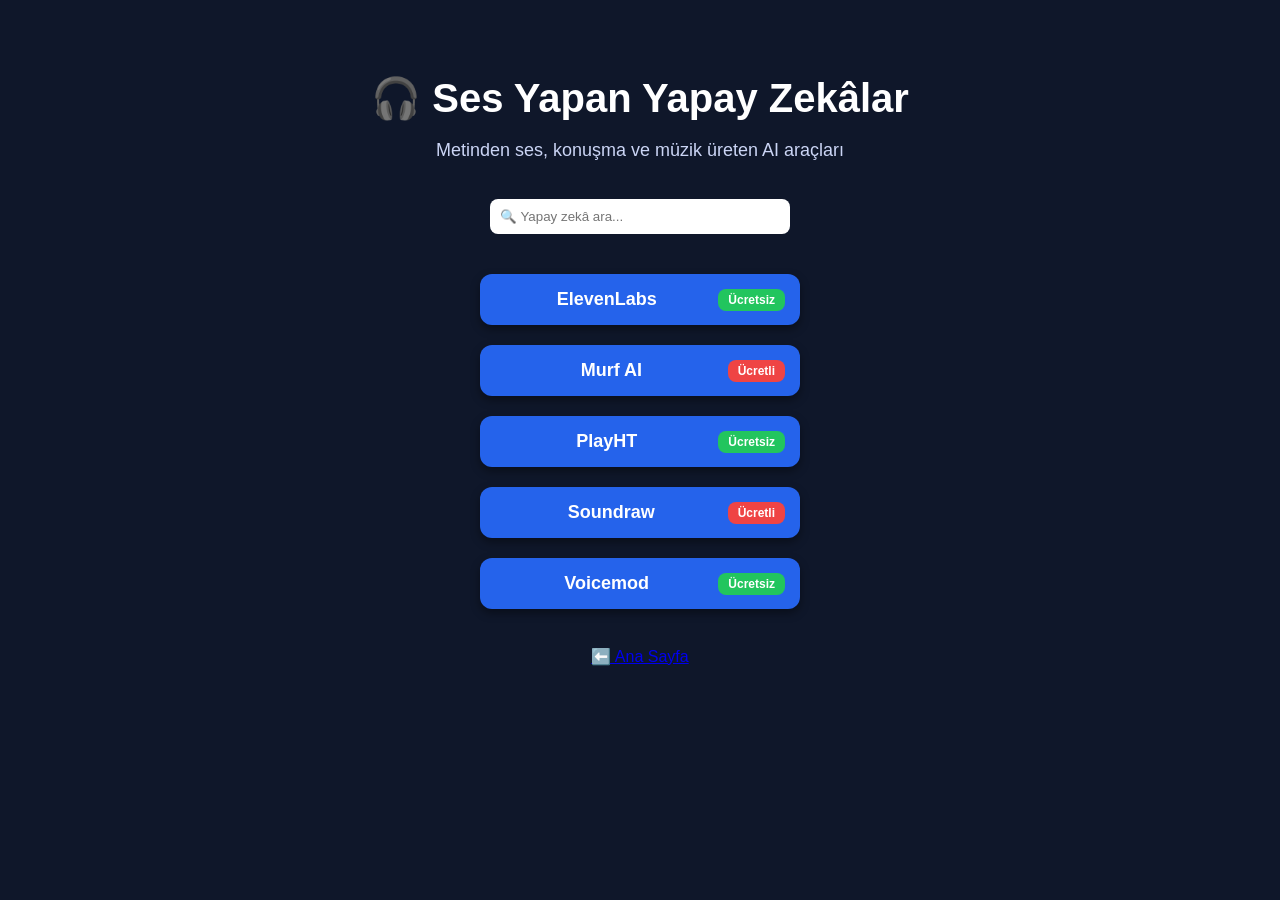
==== audio.html @ 3112cf47 "Add files via upload" ====
<!DOCTYPE html>
<html lang="tr">
<head>
    <meta charset="UTF-8">
    <title>Ses Yapan AI'lar</title>
    <link rel="stylesheet" href="style.css">
</head>

<body>

    <h1>🎧 Ses Yapan Yapay Zekâlar</h1>
    <p>Metinden ses, konuşma ve müzik üreten AI araçları</p>

    <input 
        type="text" 
        id="searchInput" 
        placeholder="🔍 Yapay zekâ ara..." 
        onkeyup="searchAI()"
        style="padding:10px; width:300px; border-radius:8px; border:none; margin:20px;"
    >

    <div class="menu" id="aiContainer"></div>

    <br>
    <a href="index.html">⬅️ Ana Sayfa</a>

    <script src="script.js"></script>
    <script>
        loadAI("audio");
    </script>

</body>
</html>
---- style.css ----
* {
    box-sizing: border-box;
}

html, body {
    max-width: 100%;
    overflow-x: hidden;
}

body {
    font-family: Arial, sans-serif;
    background-color: #0f172a;
    color: white;
    text-align: center;
    padding: 40px;
}

h1 {
    font-size: 40px;
    margin-bottom: 10px;
}

p {
    font-size: 18px;
    color: #cbd5f5;
}

.menu a {
    display: block;
    margin: 20px auto;
    padding: 15px;
    width: 320px;
    background-color: #2563eb;
    color: white;
    text-decoration: none;
    border-radius: 12px;
    font-size: 18px;
    transition: 0.3s;
}

.menu a:hover {
    background-color: #1e40af;
    transform: scale(1.05);
}
.ai-item {
    display: block;
    background: #1f1f1f;
    color: white;
    padding: 15px;
    margin: 12px auto;
    width: 320px;
    border-radius: 12px;
    text-decoration: none;
    font-weight: bold;
    transition: 0.3s;
    box-shadow: 0 4px 10px rgba(0,0,0,0.4);
}

.ai-item:hover {
    background: #2a2a2a;
    transform: scale(1.03);
}
.badge {
    float: right;
    padding: 4px 10px;
    border-radius: 8px;
    font-size: 12px;
}

.badge.free {
    background: #22c55e;
}

.badge.paid {
    background: #ef4444;
}
.filters {
    margin: 20px 0;
}

.filters button {
    background: #334155;
    color: white;
    border: none;
    padding: 10px 16px;
    margin: 5px;
    border-radius: 8px;
    cursor: pointer;
    font-size: 14px;
    transition: 0.2s;
}

.filters button:hover {
    background: #475569;
}
/* Tema butonu */
#themeToggle {
    position: fixed;
    top: 20px;
    left: 20px;
    padding: 12px 20px;
    font-size: 18px;
    border-radius: 12px;
    border: none;
    cursor: pointer;
    background: #e5e7eb;
    color: #111;
    font-weight: bold;
    z-index: 999;
}

/* Light mode */
body.light {
    background-color: #f8fafc;
    color: #0f172a;
}

body.light p {
    color: #334155;
}

body.light .ai-item {
    background: #e5e7eb;
    color: #0f172a;
}

body.light .menu a {
    background-color: #2563eb;
    color: white;
}
body {
    transition: background-color 0.4s ease, color 0.4s ease;
}

.ai-item,
.menu a {
    transition: background-color 0.4s ease, color 0.4s ease, transform 0.3s ease;
}
#themeToggle {
    transition: background-color 0.3s ease, transform 0.2s ease;
}

#themeToggle:hover {
    transform: scale(1.08);
}
.home-menu {
    display: flex;
    justify-content: center;
    gap: 30px;
    flex-wrap: wrap;
}

.home-card {
    display: flex;
    align-items: center;
    gap: 20px;
    width: 360px;
    padding: 25px;
    background: #1f2937;
    border-radius: 18px;
    text-decoration: none;
    color: white;
    box-shadow: 0 8px 20px rgba(0,0,0,0.4);
    transition: transform 0.3s ease, background-color 0.3s ease;
}

.home-card:hover {
    background: #273449;
    transform: translateY(-6px);
}

.home-card .icon {
    font-size: 48px;
}

.home-card h2 {
    margin: 0;
    font-size: 22px;
}

.home-card p {
    margin: 6px 0 0;
    font-size: 14px;
    color: #cbd5f5;
}
.back-card {
    margin: 50px auto 0;
    max-width: 360px;
    justify-content: center;
}
@media (max-width: 480px) {

    body {
        padding: 12px;
        font-size: 14px;
    }

    h1 {
        font-size: 22px;
        margin-bottom: 6px;
    }

    p {
        font-size: 13px;
        line-height: 1.4;
    }

    input {
        width: 100%;
max-width: 320px;
        font-size: 14px;
        padding: 8px;
        margin: 12px 0;
    }

    .ai-item,
    .home-card {
        width: 100%;
max-width: 320px;
        padding: 12px;
        font-size: 14px;
        border-radius: 14px;
    }

    .home-card {
        gap: 12px;
    }

    .home-card h2 {
        font-size: 16px;
    }

    .home-card .icon {
        font-size: 28px;
    }

    .mobile-nav {
        padding: 8px 0;
    }

    .mobile-nav a {
        font-size: 18px;
    }

    .mobile-nav span {
        font-size: 10px;
    }
}
/* Mobil Alt Menü */
.mobile-nav {
    display: none;
}



    .home-card h2 {
        font-size: 20px;
    }

    .home-card .icon {
        font-size: 44px;
    }

    .mobile-nav a {
        font-size: 22px;
    }

    .mobile-nav span {
        font-size: 13px;
    }
}
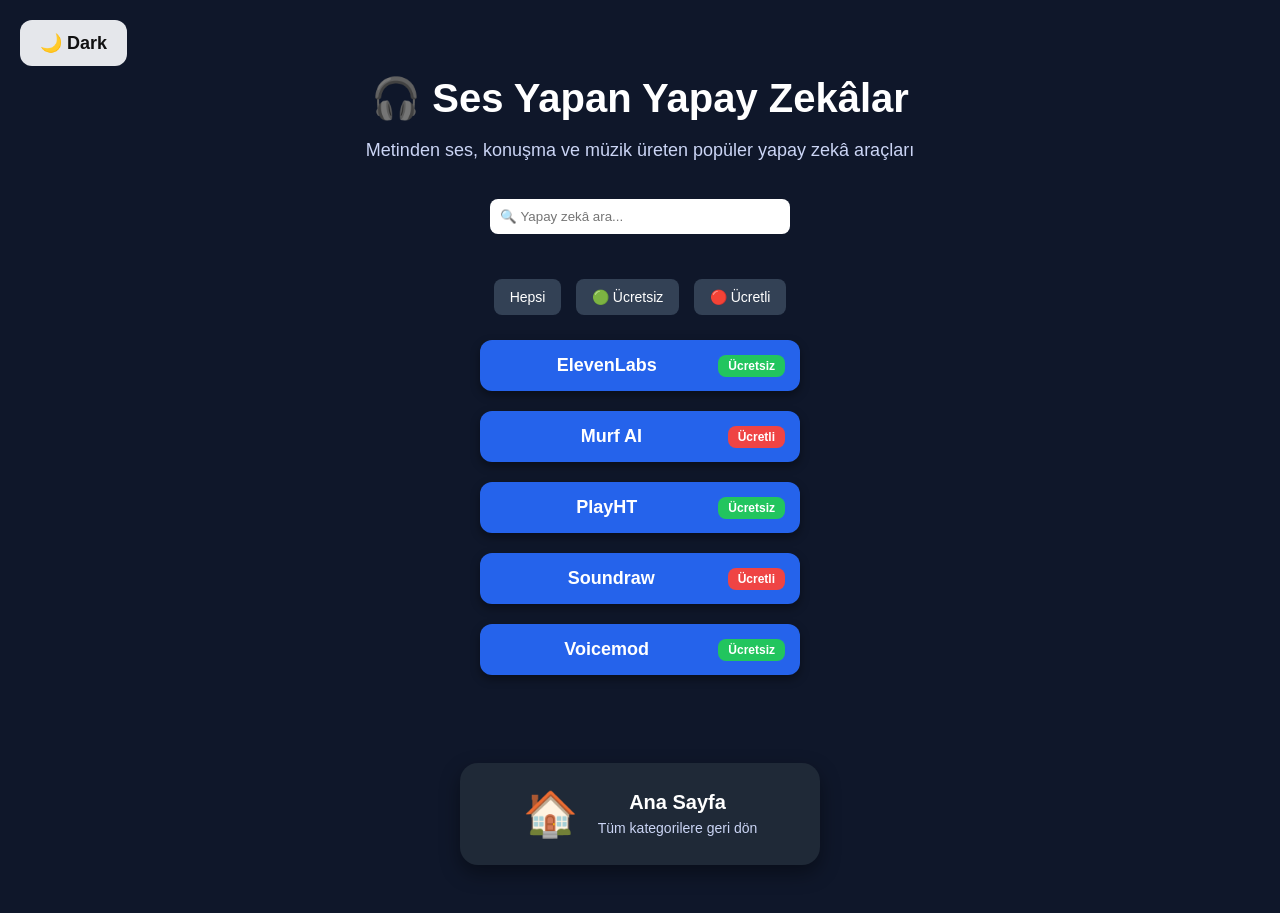
==== commit 8210cac7: "Add files via upload" ====
--- a/audio.html
+++ b/audio.html
@@ -2,14 +2,16 @@
 <html lang="tr">
 <head>
     <meta charset="UTF-8">
+    <meta name="viewport" content="width=device-width, initial-scale=1.0, maximum-scale=1.0, user-scalable=no">
+
     <title>Ses Yapan AI'lar</title>
     <link rel="stylesheet" href="style.css">
 </head>
 
 <body>
 
-    <h1>🎧 Ses Yapan Yapay Zekâlar</h1>
-    <p>Metinden ses, konuşma ve müzik üreten AI araçları</p>
+    <h1 id="mainTitle">🎧 Ses Yapan Yapay Zekâlar</h1>
+    <p id="subTitle">Metinden ses, konuşma ve müzik üreten popüler yapay zekâ araçları</p>
 
     <input 
         type="text" 
@@ -19,15 +21,42 @@
         style="padding:10px; width:300px; border-radius:8px; border:none; margin:20px;"
     >
 
+    <div class="filters">
+        <button onclick="filterAI('all')">Hepsi</button>
+        <button onclick="filterAI('free')">🟢 Ücretsiz</button>
+        <button onclick="filterAI('paid')">🔴 Ücretli</button>
+    </div>
+
     <div class="menu" id="aiContainer"></div>
 
     <br>
-    <a href="index.html">⬅️ Ana Sayfa</a>
+    <a href="index.html" class="home-card back-card">
+        <div class="icon">🏠</div>
+        <div class="text">
+            <h2>Ana Sayfa</h2>
+            <p>Tüm kategorilere geri dön</p>
+        </div>
+    </a>
 
+    <!-- ÖNCE JS DOSYASI -->
     <script src="script.js"></script>
+
+    <!-- SONRA loadAI ÇAĞRISI -->
     <script>
         loadAI("audio");
     </script>
 
+    <button id="themeToggle" onclick="toggleTheme()">
+        <span id="themeIcon">🌙</span>
+        <span id="themeText">Dark</span>
+    </button>
+
+    <div class="mobile-nav">
+        <a href="index.html">🏠<span>Ana</span></a>
+        <a href="images.html">🖼️<span>Resim</span></a>
+        <a href="video.html">🎬<span>Video</span></a>
+        <a href="audio.html">🎧<span>Ses</span></a>
+    </div>
+
 </body>
 </html>
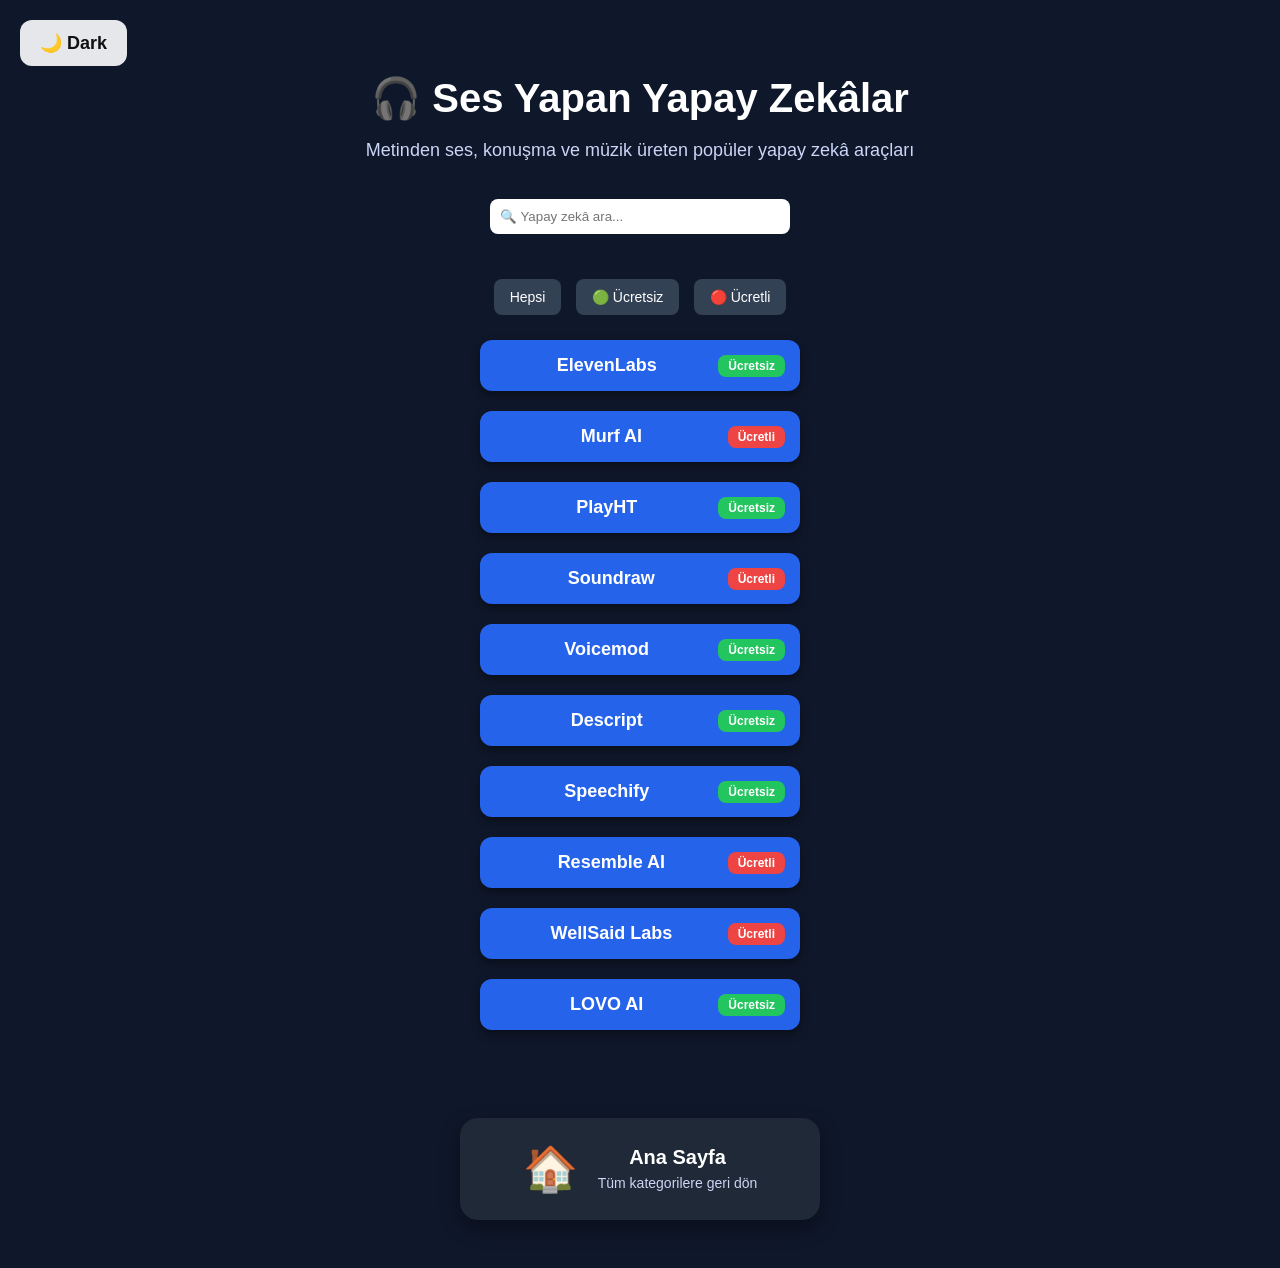
==== commit c3099a67: "Add files via upload" ====
--- a/audio.html
+++ b/audio.html
@@ -3,6 +3,9 @@
 <head>
     <meta charset="UTF-8">
     <meta name="viewport" content="width=device-width, initial-scale=1.0, maximum-scale=1.0, user-scalable=no">
+<title>Ses Yapan Yapay Zekâlar | AI Ses ve Voice Araçları</title>
+
+<meta name="description" content="ElevenLabs, Murf AI, PlayHT ve daha fazlası. Yapay zekâ ile ses ve konuşma üreten araçlar.">
 
     <title>Ses Yapan AI'lar</title>
     <link rel="stylesheet" href="style.css">
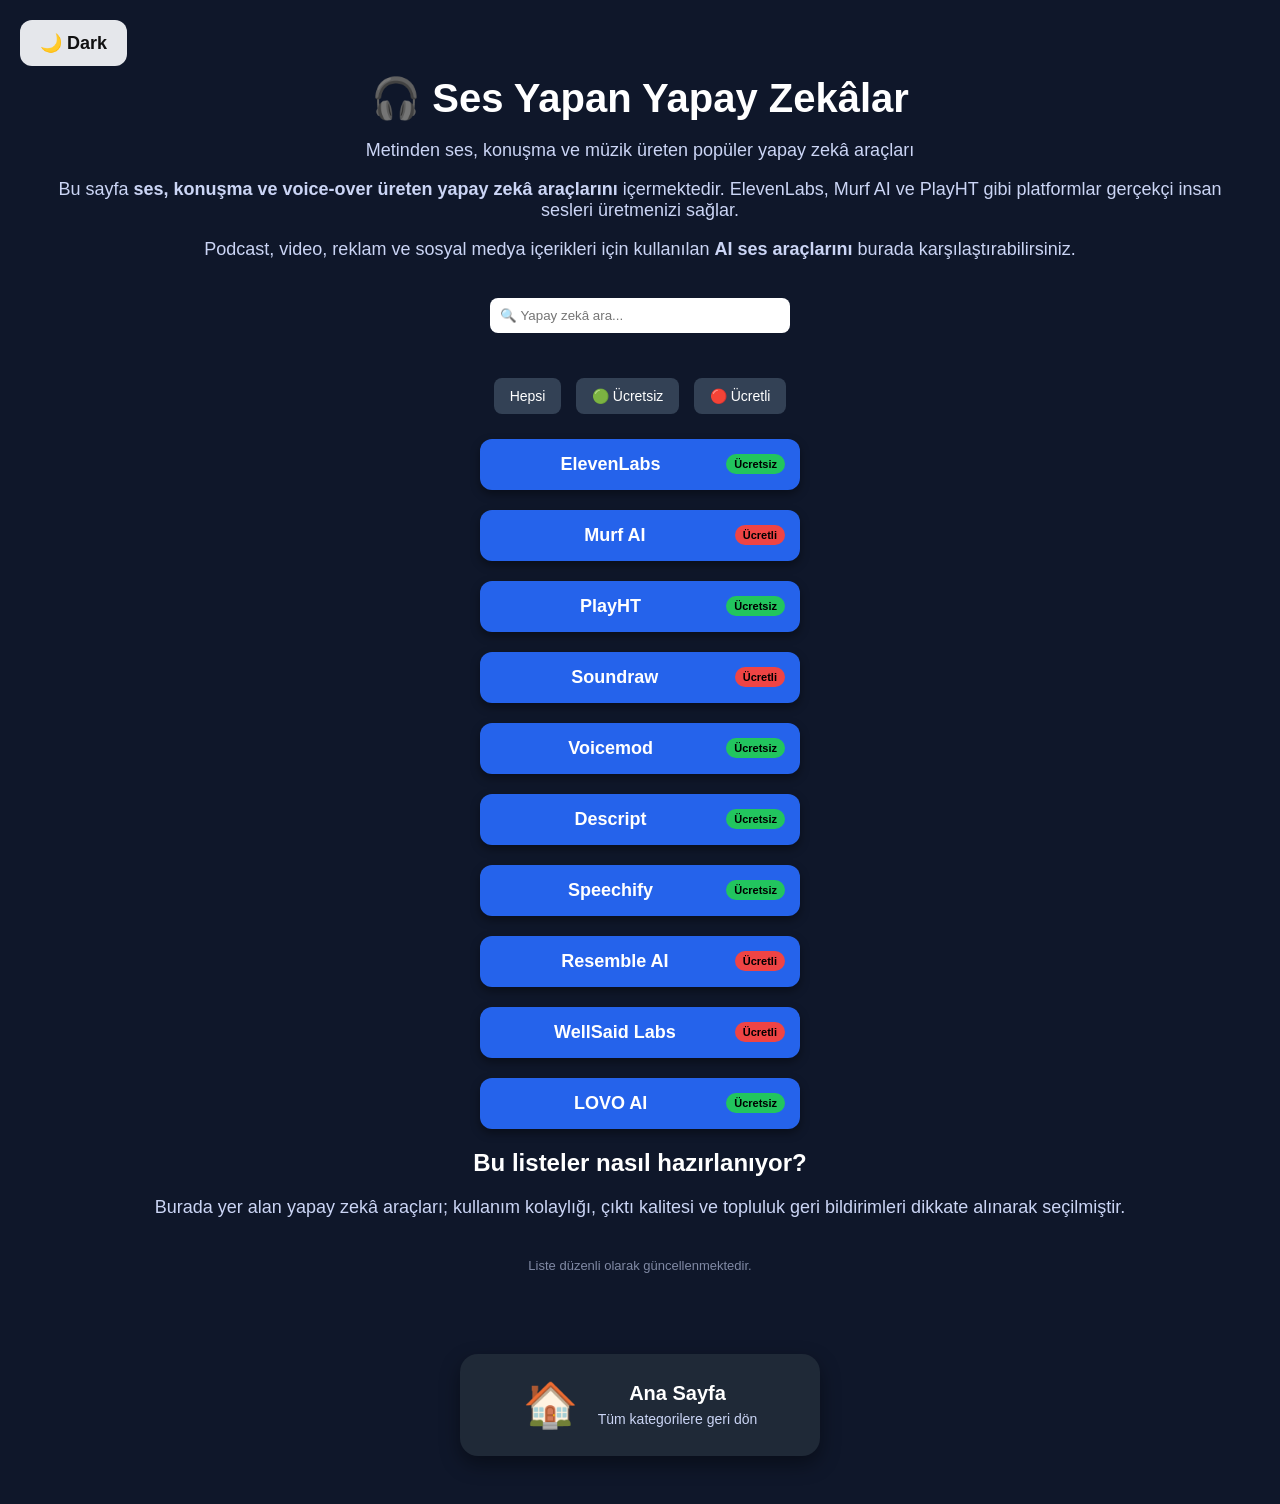
==== commit eb97e1fb: "Add files via upload" ====
--- a/audio.html
+++ b/audio.html
@@ -15,6 +15,17 @@
 
     <h1 id="mainTitle">🎧 Ses Yapan Yapay Zekâlar</h1>
     <p id="subTitle">Metinden ses, konuşma ve müzik üreten popüler yapay zekâ araçları</p>
+<section class="category-intro">
+  <p>
+    Bu sayfa <strong>ses, konuşma ve voice-over üreten yapay zekâ araçlarını</strong>
+    içermektedir. ElevenLabs, Murf AI ve PlayHT gibi platformlar gerçekçi insan sesleri
+    üretmenizi sağlar.
+  </p>
+  <p>
+    Podcast, video, reklam ve sosyal medya içerikleri için kullanılan
+    <strong>AI ses araçlarını</strong> burada karşılaştırabilirsiniz.
+  </p>
+</section>
 
     <input 
         type="text" 
@@ -31,6 +42,16 @@
     </div>
 
     <div class="menu" id="aiContainer"></div>
+<section class="trust-text">
+  <h2>Bu listeler nasıl hazırlanıyor?</h2>
+  <p>
+    Burada yer alan yapay zekâ araçları; kullanım kolaylığı, çıktı kalitesi
+    ve topluluk geri bildirimleri dikkate alınarak seçilmiştir.
+  </p>
+</section>
+<p class="update-note">
+  Liste düzenli olarak güncellenmektedir.
+</p>
 
     <br>
     <a href="index.html" class="home-card back-card">
--- a/style.css
+++ b/style.css
@@ -269,4 +269,98 @@
         font-size: 13px;
     }
 }
-
+.ai-title {
+  display: flex;
+  align-items: center;
+  gap: 8px;
+}
+.badge {
+  background: linear-gradient(135deg, #ffcc00, #ff9900);
+  color: #000;
+  font-size: 11px;
+  font-weight: 600;
+  padding: 4px 8px;
+  border-radius: 12px;
+  white-space: nowrap;
+}
+.info-box {
+  background: rgba(255,255,255,0.05);
+  border-radius: 16px;
+  padding: 24px;
+  max-width: 800px;
+  margin: 30px auto;
+  text-align: left;
+}
+
+.info-box h2 {
+  margin-bottom: 10px;
+}
+
+.info-box ul {
+  margin-top: 10px;
+  padding-left: 20px;
+}
+
+.info-box li {
+  margin-bottom: 8px;
+}
+.update-note {
+  font-size: 13px;
+  opacity: 0.6;
+  margin-top: 40px;
+}
+#langToggle {
+  position: fixed;
+  top: 20px;
+  right: 80px;
+  padding: 8px 16px;
+  border-radius: 999px;
+  border: 1px solid rgba(255,255,255,0.15);
+  background: linear-gradient(135deg, #1f2933, #111827);
+  color: #fff;
+  display: flex;
+  align-items: center;
+  gap: 8px;
+  cursor: pointer;
+  font-weight: 600;
+  letter-spacing: 0.5px;
+  backdrop-filter: blur(8px);
+  transition: all 0.35s ease;
+  box-shadow:
+    0 4px 12px rgba(0,0,0,0.4),
+    inset 0 0 0 1px rgba(255,255,255,0.05);
+}
+
+#langToggle:hover {
+  transform: translateY(-1px) scale(1.03);
+  box-shadow:
+    0 8px 20px rgba(0,0,0,0.6),
+    0 0 12px rgba(0, 140, 255, 0.4);
+}
+
+/* Seçili dil efekti */
+#langToggle.active {
+  background: linear-gradient(135deg, #2563eb, #0ea5e9);
+  box-shadow:
+    0 0 20px rgba(14,165,233,0.8),
+    0 0 40px rgba(37,99,235,0.4);
+}
+
+/* Dünya ikonu */
+#langToggle .globe {
+  font-size: 18px;
+  animation: float 4s ease-in-out infinite;
+}
+
+/* TR / EN yazısı */
+#langText {
+  font-size: 13px;
+}
+
+/* Hafif premium animasyon */
+@keyframes float {
+  0% { transform: rotate(0deg); }
+  50% { transform: rotate(8deg); }
+  100% { transform: rotate(0deg); }
+}
+
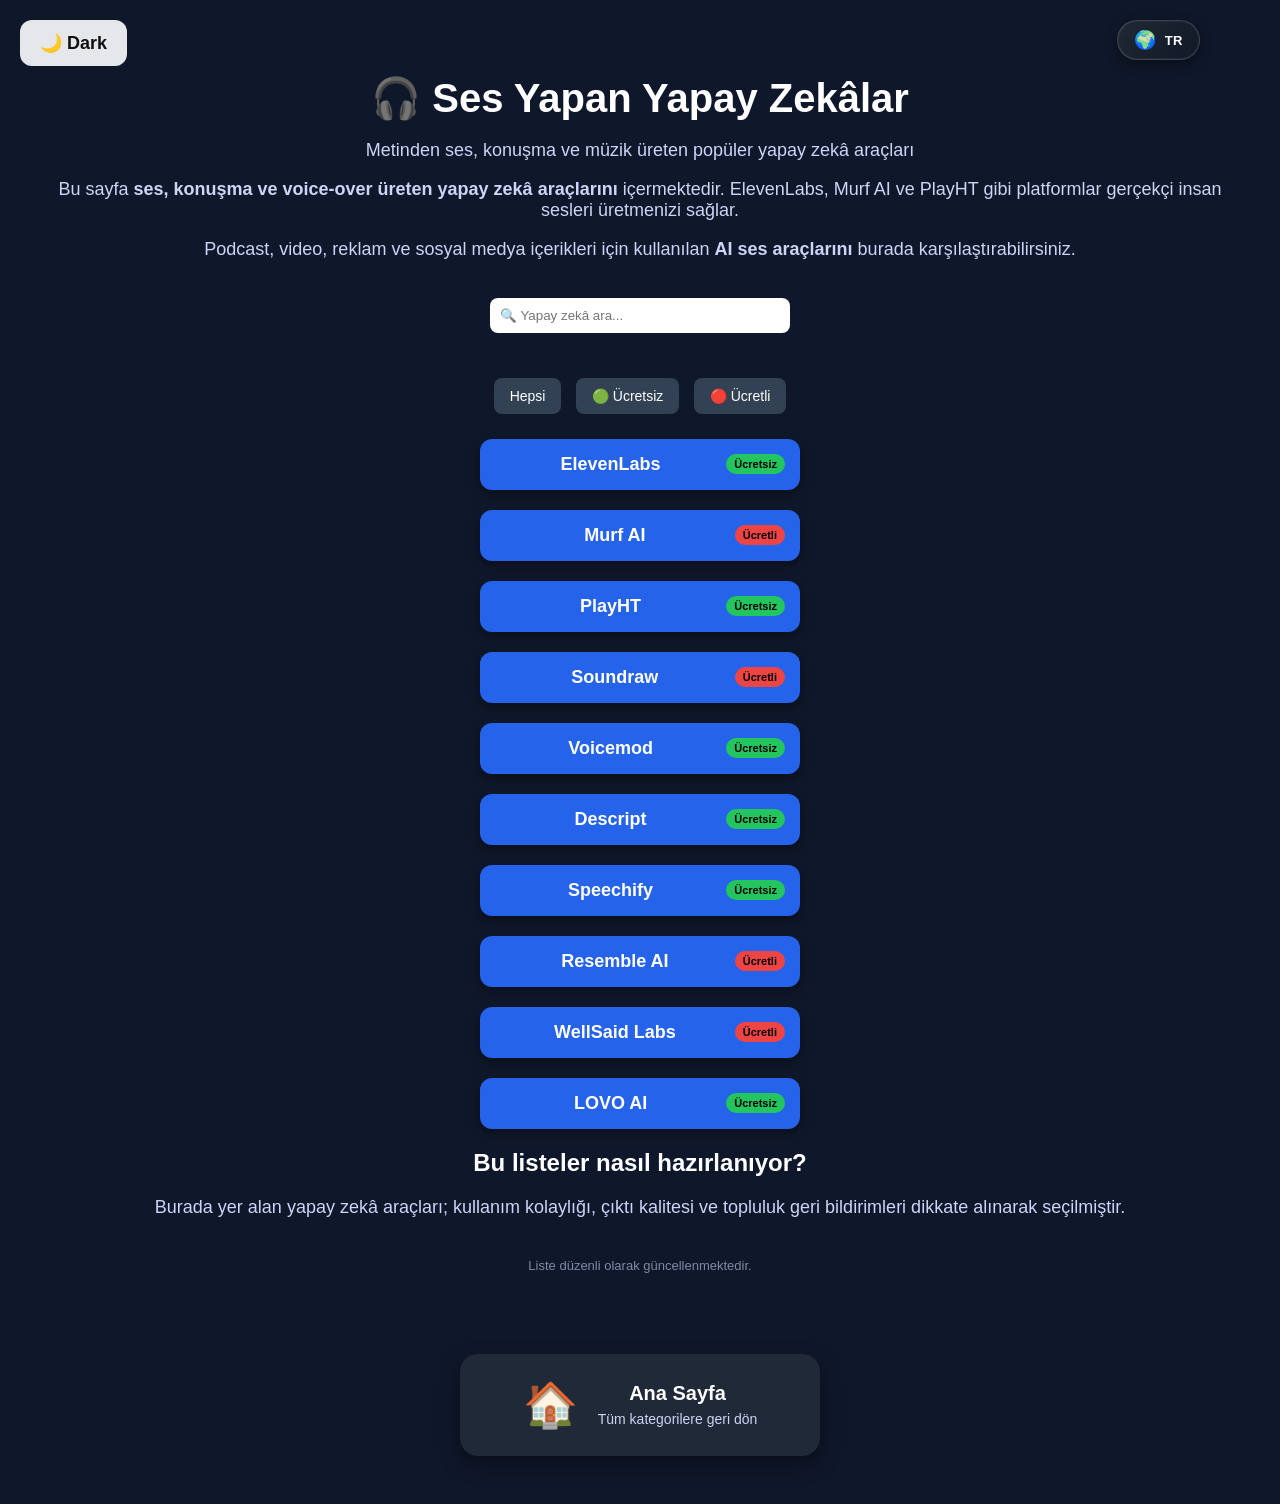
==== commit 8bf4abac: "Add files via upload" ====
--- a/audio.html
+++ b/audio.html
@@ -74,6 +74,10 @@
         <span id="themeIcon">🌙</span>
         <span id="themeText">Dark</span>
     </button>
+<button id="langToggle" onclick="toggleLang()">
+  <span class="globe">🌍</span>
+  <span id="langText">TR</span>
+</button>
 
     <div class="mobile-nav">
         <a href="index.html">🏠<span>Ana</span></a>
